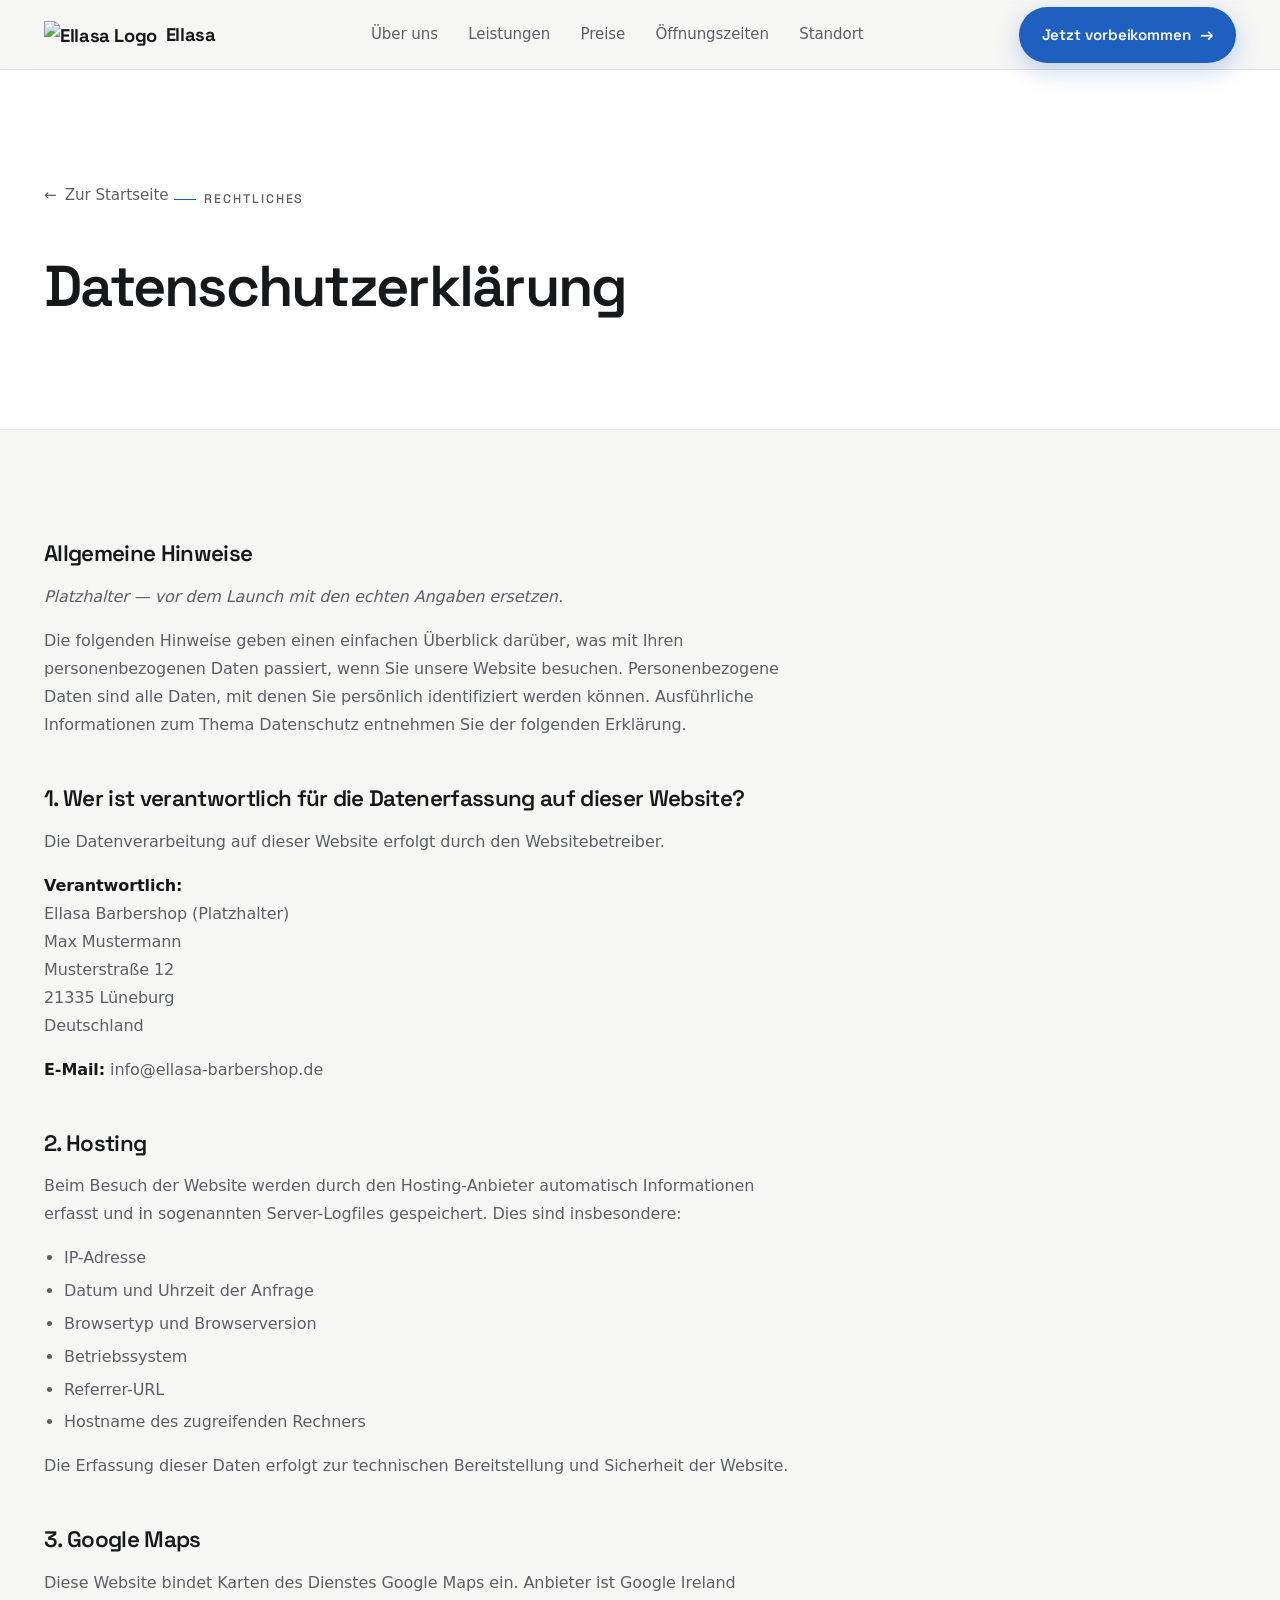
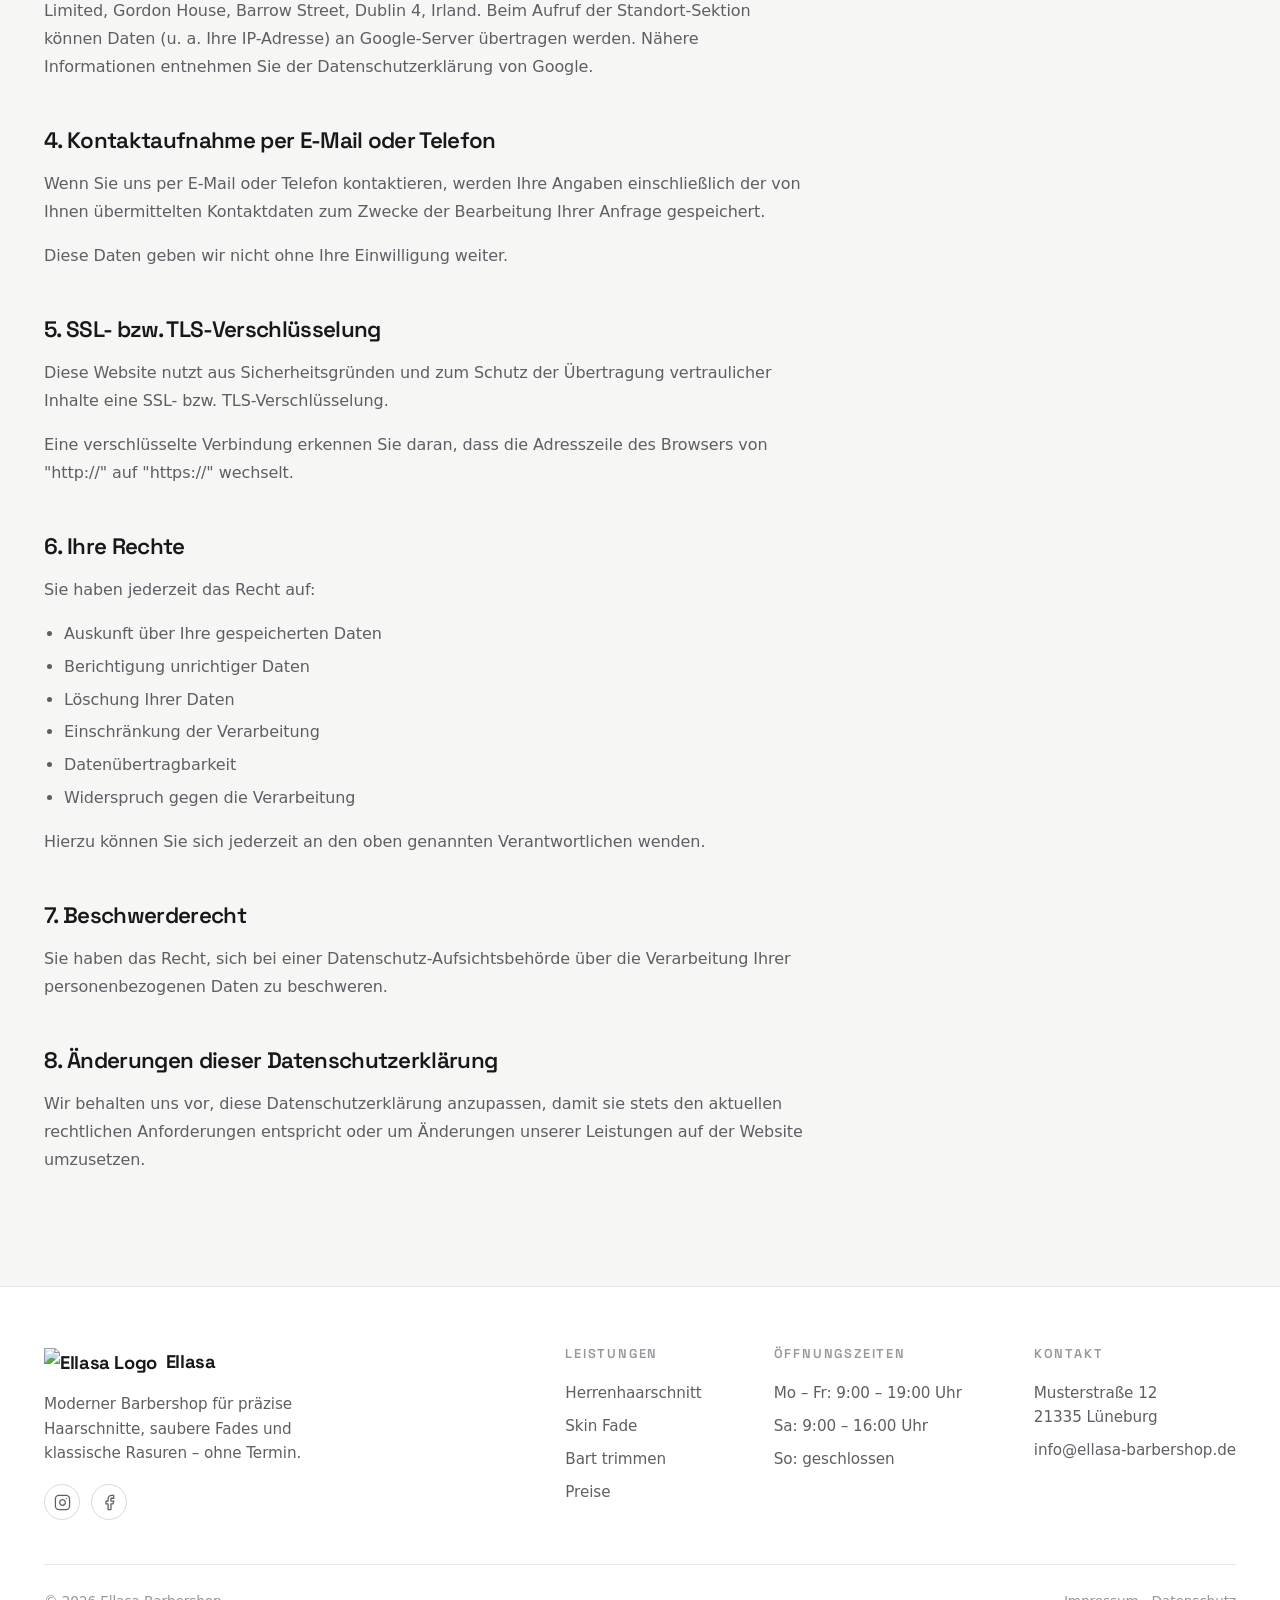
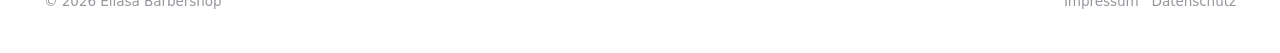
==== datenschutz.html @ fc869208 "Add files via upload" ====
<!doctype html>
<html lang="de">
<head>
<meta charset="utf-8" />
<meta name="viewport" content="width=device-width, initial-scale=1" />
<title>Datenschutz | Ellasa Barbershop</title>
<meta name="description" content="Datenschutzerklärung von Ellasa Barbershop: welche Daten wir erheben und wie wir sie verarbeiten." />
<meta name="robots" content="noindex, nofollow" />
<link rel="preconnect" href="https://fonts.googleapis.com" />
<link rel="preconnect" href="https://fonts.gstatic.com" crossorigin />
<link href="https://fonts.googleapis.com/css2?family=Space+Grotesk:wght@400;500;600;700&display=swap" rel="stylesheet" />
<link rel="stylesheet" href="styles.css" />
</head>
<body>

<header class="nav" id="nav">
  <div class="wrap">
    <a href="index.html" class="brand">
      <img class="brand-logo" src="assets/logo.svg" alt="Ellasa Logo" />
      <span>Ellasa</span>
    </a>
    <nav class="nav-links" id="nav-links">
      <a href="index.html#ueber">Über uns</a>
      <a href="index.html#leistungen">Leistungen</a>
      <a href="index.html#preise">Preise</a>
      <a href="index.html#oeffnungszeiten">Öffnungszeiten</a>
      <a href="index.html#standort">Standort</a>
    </nav>
    <div class="nav-cta">
      <a href="index.html#top" class="btn btn-primary" data-magnetic><span>Jetzt vorbeikommen</span> <span class="btn-arrow">&rarr;</span></a>
      <button class="nav-toggle" id="nav-toggle" aria-expanded="false" aria-controls="nav-links" aria-label="Menü öffnen">
        <svg class="icon-menu" viewBox="0 0 24 24" fill="none" stroke="currentColor" stroke-width="2" stroke-linecap="round" stroke-linejoin="round" aria-hidden="true"><line x1="4" y1="6" x2="20" y2="6"/><line x1="4" y1="12" x2="20" y2="12"/><line x1="4" y1="18" x2="20" y2="18"/></svg>
        <svg class="icon-x" viewBox="0 0 24 24" fill="none" stroke="currentColor" stroke-width="2" stroke-linecap="round" stroke-linejoin="round" aria-hidden="true"><line x1="18" y1="6" x2="6" y2="18"/><line x1="6" y1="6" x2="18" y2="18"/></svg>
      </button>
    </div>
  </div>
</header>

<!-- PAGE HERO -->
<section class="page-hero">
  <div class="wrap">
    <a href="index.html" class="back-link"><span aria-hidden="true">&larr;</span> Zur Startseite</a>
    <span class="eyebrow">Rechtliches</span>
    <h1>Datenschutzerklärung</h1>
  </div>
</section>

<!-- LEGAL CONTENT (Platzhalter — vor dem Launch mit echten Angaben ersetzen) -->
<section>
  <div class="wrap">
    <div class="legal-wrap">

      <div class="legal-block reveal">
        <h2>Allgemeine Hinweise</h2>
        <p><em>Platzhalter — vor dem Launch mit den echten Angaben ersetzen.</em></p>
        <p>Die folgenden Hinweise geben einen einfachen Überblick darüber, was mit Ihren personenbezogenen Daten passiert, wenn Sie unsere Website besuchen. Personenbezogene Daten sind alle Daten, mit denen Sie persönlich identifiziert werden können. Ausführliche Informationen zum Thema Datenschutz entnehmen Sie der folgenden Erklärung.</p>
      </div>

      <div class="legal-block reveal">
        <h2>1. Wer ist verantwortlich für die Datenerfassung auf dieser Website?</h2>
        <p>Die Datenverarbeitung auf dieser Website erfolgt durch den Websitebetreiber.</p>
        <p>
          <strong>Verantwortlich:</strong><br />
          Ellasa Barbershop (Platzhalter)<br />
          Max Mustermann<br />
          Musterstraße 12<br />
          21335 Lüneburg<br />
          Deutschland
        </p>
        <p><strong>E-Mail:</strong> info@ellasa-barbershop.de</p>
      </div>

      <div class="legal-block reveal">
        <h2>2. Hosting</h2>
        <p>Beim Besuch der Website werden durch den Hosting-Anbieter automatisch Informationen erfasst und in sogenannten Server-Logfiles gespeichert. Dies sind insbesondere:</p>
        <ul>
          <li>IP-Adresse</li>
          <li>Datum und Uhrzeit der Anfrage</li>
          <li>Browsertyp und Browserversion</li>
          <li>Betriebssystem</li>
          <li>Referrer-URL</li>
          <li>Hostname des zugreifenden Rechners</li>
        </ul>
        <p>Die Erfassung dieser Daten erfolgt zur technischen Bereitstellung und Sicherheit der Website.</p>
      </div>

      <div class="legal-block reveal">
        <h2>3. Google Maps</h2>
        <p>Diese Website bindet Karten des Dienstes Google Maps ein. Anbieter ist Google Ireland Limited, Gordon House, Barrow Street, Dublin 4, Irland. Beim Aufruf der Standort-Sektion können Daten (u. a. Ihre IP-Adresse) an Google-Server übertragen werden. Nähere Informationen entnehmen Sie der Datenschutzerklärung von Google.</p>
      </div>

      <div class="legal-block reveal">
        <h2>4. Kontaktaufnahme per E-Mail oder Telefon</h2>
        <p>Wenn Sie uns per E-Mail oder Telefon kontaktieren, werden Ihre Angaben einschließlich der von Ihnen übermittelten Kontaktdaten zum Zwecke der Bearbeitung Ihrer Anfrage gespeichert.</p>
        <p>Diese Daten geben wir nicht ohne Ihre Einwilligung weiter.</p>
      </div>

      <div class="legal-block reveal">
        <h2>5. SSL- bzw. TLS-Verschlüsselung</h2>
        <p>Diese Website nutzt aus Sicherheitsgründen und zum Schutz der Übertragung vertraulicher Inhalte eine SSL- bzw. TLS-Verschlüsselung.</p>
        <p>Eine verschlüsselte Verbindung erkennen Sie daran, dass die Adresszeile des Browsers von "http://" auf "https://" wechselt.</p>
      </div>

      <div class="legal-block reveal">
        <h2>6. Ihre Rechte</h2>
        <p>Sie haben jederzeit das Recht auf:</p>
        <ul>
          <li>Auskunft über Ihre gespeicherten Daten</li>
          <li>Berichtigung unrichtiger Daten</li>
          <li>Löschung Ihrer Daten</li>
          <li>Einschränkung der Verarbeitung</li>
          <li>Datenübertragbarkeit</li>
          <li>Widerspruch gegen die Verarbeitung</li>
        </ul>
        <p>Hierzu können Sie sich jederzeit an den oben genannten Verantwortlichen wenden.</p>
      </div>

      <div class="legal-block reveal">
        <h2>7. Beschwerderecht</h2>
        <p>Sie haben das Recht, sich bei einer Datenschutz-Aufsichtsbehörde über die Verarbeitung Ihrer personenbezogenen Daten zu beschweren.</p>
      </div>

      <div class="legal-block reveal">
        <h2>8. Änderungen dieser Datenschutzerklärung</h2>
        <p>Wir behalten uns vor, diese Datenschutzerklärung anzupassen, damit sie stets den aktuellen rechtlichen Anforderungen entspricht oder um Änderungen unserer Leistungen auf der Website umzusetzen.</p>
      </div>

    </div>
  </div>
</section>

<!-- FOOTER -->
<footer>
  <div class="wrap">
    <div class="foot-top">
      <div class="foot-brand">
        <div class="brand">
          <img class="brand-logo" src="assets/logo.svg" alt="Ellasa Logo" />
          <span>Ellasa</span>
        </div>
        <p>Moderner Barbershop für präzise Haarschnitte, saubere Fades und klassische Rasuren – ohne Termin.</p>
        <div class="foot-social">
          <a href="#" rel="noopener" aria-label="Ellasa auf Instagram"><svg viewBox="0 0 24 24" fill="none" stroke="currentColor" stroke-width="1.8" stroke-linecap="round" stroke-linejoin="round" aria-hidden="true"><rect x="2" y="2" width="20" height="20" rx="5" ry="5"/><path d="M16 11.37A4 4 0 1 1 12.63 8 4 4 0 0 1 16 11.37z"/><line x1="17.5" y1="6.5" x2="17.51" y2="6.5"/></svg></a>
          <a href="#" rel="noopener" aria-label="Ellasa auf Facebook"><svg viewBox="0 0 24 24" fill="none" stroke="currentColor" stroke-width="1.8" stroke-linecap="round" stroke-linejoin="round" aria-hidden="true"><path d="M18 2h-3a5 5 0 0 0-5 5v3H7v4h3v8h4v-8h3l1-4h-4V7a1 1 0 0 1 1-1h3z"/></svg></a>
        </div>
      </div>
      <div class="foot-cols">
        <div class="foot-col">
          <h4>Leistungen</h4>
          <a href="index.html#leistungen">Herrenhaarschnitt</a>
          <a href="index.html#leistungen">Skin Fade</a>
          <a href="index.html#leistungen">Bart trimmen</a>
          <a href="index.html#preise">Preise</a>
        </div>
        <div class="foot-col">
          <h4>Öffnungszeiten</h4>
          <p>Mo – Fr: 9:00 – 19:00 Uhr</p>
          <p>Sa: 9:00 – 16:00 Uhr</p>
          <p>So: geschlossen</p>
        </div>
        <div class="foot-col">
          <h4>Kontakt</h4>
          <p>Musterstraße 12<br>21335 Lüneburg</p>
          <a href="mailto:info@ellasa-barbershop.de">info@ellasa-barbershop.de</a>
        </div>
      </div>
    </div>
    <div class="foot-bottom">
      <span>© 2026 Ellasa Barbershop</span>
      <span><a href="impressum.html">Impressum</a> &nbsp; <a href="datenschutz.html">Datenschutz</a></span>
    </div>
  </div>
</footer>

<script src="app.js"></script>
</body>
</html>
---- styles.css ----
/* ============================================================
   Ellasa — Barbershop
   Design system (forked from the house style used across the sites,
   see bahn-bildung-nord/styles.css).
   Theme: LIGHT page, DARK hero only — every other section is light.
   Accents: TWO — barber-blue is the PRIMARY accent used everywhere
   siblings use their one accent (buttons, links, focus, eyebrow rule).
   barber-red is a SECONDARY, sparing highlight used only at named
   touchpoints (alternating icon-tiles, step numbers, star ratings,
   quote marks) — never as a page-wide recurring color.
   Fonts: Space Grotesk (display) + system sans (body).
   ============================================================ */

:root{
  --bg:          #f6f6f5;   /* light neutral off-white — page body */
  --bg-2:        #ffffff;   /* elevated surface / cards */
  --bg-3:        #eeeeec;   /* tinted light band */
  --ink:         #1c1d1f;   /* anthracite — hero + footer-brand only */
  --text:        #17181a;
  --muted:       #5c5f63;
  --muted-2:     #94979c;
  --line:        rgba(23,24,26,.10);
  --line-2:      rgba(23,24,26,.16);

  --accent:      #1F5FBF;   /* barber-blue — primary accent */
  --accent-hover:#184b96;
  --accent-ink:  #ffffff;

  --accent-2:      #C62828; /* barber-red — secondary, sparing accent */
  --accent-2-hover:#a81f1f;
  --accent-2-ink:  #ffffff;

  --steel:       #2b2d31;   /* deep steel for hero texture */
  --radius:      16px;
  --radius-sm:   10px;
  --maxw:        1240px;
  --ease:        cubic-bezier(.16,1,.3,1);
  --sans:        system-ui, -apple-system, "Segoe UI", Roboto, Helvetica, Arial, sans-serif;
  --display:     "Space Grotesk", var(--sans);
}

*{ box-sizing:border-box; }
html{ scroll-behavior:smooth; -webkit-text-size-adjust:100%; }
body{
  margin:0; background:var(--bg); color:var(--text);
  font-family:var(--sans); font-size:16px; line-height:1.6; letter-spacing:-.005em;
  -webkit-font-smoothing:antialiased; overflow-x:hidden;
}
h1,h2,h3,h4{ font-family:var(--display); font-weight:600; line-height:1.04; letter-spacing:-.03em; margin:0; }
p{ margin:0; }
a{ color:inherit; text-decoration:none; }
img,svg,video,iframe{ display:block; max-width:100%; }
.wrap{ width:100%; max-width:var(--maxw); margin:0 auto; padding:0 24px; }
.muted{ color:var(--muted); }
.accent{ color:var(--accent); }
section[id]{ scroll-margin-top:88px; }

/* ---------- buttons (pill) ---------- */
.btn{
  display:inline-flex; align-items:center; gap:.55rem;
  font-family:var(--display); font-weight:600; font-size:.95rem;
  padding:.85rem 1.4rem; border-radius:999px; border:1px solid transparent; cursor:pointer;
  transition:transform .18s var(--ease), background .2s var(--ease), color .2s var(--ease), border-color .2s var(--ease);
  will-change:transform; white-space:nowrap;
}
.btn:active{ transform:translateY(1px) scale(.985); }
.btn-primary{ background:var(--accent); color:var(--accent-ink); box-shadow:0 8px 24px rgba(31,95,191,.26); }
.btn-primary:hover{ background:var(--accent-hover); }
.btn-ghost{ background:transparent; color:var(--text); border-color:var(--line-2); }
.btn-ghost:hover{ border-color:var(--text); }
.btn-light{ background:rgba(255,255,255,.10); color:#fff; border-color:rgba(255,255,255,.32); backdrop-filter:blur(4px); }
.btn-light:hover{ background:rgba(255,255,255,.18); border-color:#fff; }
.btn-arrow{ font-size:1.1em; transition:transform .2s var(--ease); }
.btn:hover .btn-arrow{ transform:translateX(3px); }

/* ---------- eyebrow ---------- */
.eyebrow{
  display:inline-flex; align-items:center; gap:.5rem;
  font-family:var(--display); font-size:.78rem; font-weight:500;
  letter-spacing:.16em; text-transform:uppercase; color:var(--muted);
}
.eyebrow::before{ content:""; width:22px; height:1px; background:var(--accent); }
.eyebrow.on-dark{ color:rgba(255,255,255,.82); }

/* ---------- walk-in badge (recurring differentiator) ---------- */
.badge-walkin{
  display:inline-flex; align-items:center; gap:.55rem;
  background:rgba(255,255,255,.10); border:1px solid rgba(255,255,255,.32);
  backdrop-filter:blur(6px); -webkit-backdrop-filter:blur(6px);
  color:#fff; padding:.55rem 1.05rem 0.55rem .8rem; border-radius:999px;
  font-family:var(--display); font-weight:600; font-size:.85rem;
}
.badge-walkin svg{ width:17px; height:17px; color:var(--accent-2); flex:0 0 auto; }
.badge-walkin.on-light{
  background:var(--bg-2); border-color:var(--line-2); color:var(--text);
  box-shadow:0 8px 20px rgba(20,24,28,.06);
}
.badge-walkin.on-light svg{ color:var(--accent); }

/* ---------- callout (the "kein Termin nötig" box, reused on light + dark) ---------- */
.callout{
  border-radius:calc(var(--radius) + 4px);
  padding:26px 30px; display:flex; gap:16px; align-items:flex-start;
}
.callout svg{ width:26px; height:26px; flex:0 0 auto; margin-top:2px; }
.callout p{ font-size:1.02rem; line-height:1.6; }
.callout-dark{
  background:rgba(255,255,255,.08); border:1px solid rgba(255,255,255,.22);
  backdrop-filter:blur(8px); -webkit-backdrop-filter:blur(8px); color:#fff;
}
.callout-dark svg{ color:var(--accent-2); }
.callout-dark p{ color:rgba(255,255,255,.9); }
.callout-light{
  background:var(--bg-2); border:1px solid var(--line-2);
  box-shadow:0 14px 34px rgba(20,24,28,.06);
}
.callout-light svg{ color:var(--accent); }
.callout-light p{ color:var(--text); }
.callout-light strong{ font-weight:600; }

/* ---------- nav ---------- */
header.nav{
  position:sticky; top:0; z-index:50; height:70px; display:flex; align-items:center;
  background:rgba(246,246,245,.82);
  backdrop-filter:blur(14px) saturate(140%); -webkit-backdrop-filter:blur(14px) saturate(140%);
  border-bottom:1px solid var(--line);
}
.nav .wrap{ display:flex; align-items:center; justify-content:space-between; gap:1.5rem; position:relative; }
.brand{ font-family:var(--display); font-weight:700; font-size:1.15rem; letter-spacing:-.02em; display:flex; align-items:center; gap:.55rem; }
.brand-logo{ height:28px; width:auto; flex:0 0 auto; display:block; }
.nav-links{ display:flex; align-items:center; gap:1.9rem; }
.nav-links a{ font-size:.94rem; color:var(--muted); transition:color .2s var(--ease); }
.nav-links a:hover{ color:var(--text); }
.nav-cta{ display:flex; align-items:center; gap:.8rem; }
.nav-toggle{
  display:none; background:none; border:none; cursor:pointer; padding:8px;
  color:var(--text); border-radius:var(--radius-sm);
}
.nav-toggle:hover{ background:var(--bg-3); }
.nav-toggle svg{ width:24px; height:24px; }
.nav-toggle .icon-x{ display:none; }
#nav.nav-open .nav-toggle .icon-menu{ display:none; }
#nav.nav-open .nav-toggle .icon-x{ display:block; }

/* ---------- hero (static, simple parallax drift — not pinned) ---------- */
.hero{
  position:relative; min-height:94vh; display:flex; align-items:center;
  overflow:hidden; background:var(--ink);
}
/* placeholder: replace assets/hero-barber.svg with a real photo, or swap this background-image for an <img> */
.hero-media{
  position:absolute; inset:-8%; z-index:1; will-change:transform;
  background:var(--steel) url("assets/hero-barber.svg") center/cover no-repeat;
}
.hero-scrim{
  position:absolute; inset:0; z-index:2; pointer-events:none;
  background:linear-gradient(180deg, rgba(8,8,9,.58) 0%, rgba(8,8,9,.34) 40%, rgba(8,8,9,.84) 100%);
}
.hero-content{ position:relative; z-index:5; max-width:680px; padding:150px 24px 100px; color:#fff; }
.hero-content .eyebrow{ margin-bottom:1rem; }
.hero-badges{ display:flex; flex-wrap:wrap; gap:.8rem; margin-bottom:1.4rem; }
.hero h1{ font-size:clamp(2.6rem,6vw,4.6rem); margin-top:.4rem; }
.hero-sub{ font-size:clamp(1.05rem,1.6vw,1.2rem); color:rgba(255,255,255,.86); margin-top:1.3rem; max-width:52ch; }
.hero-actions{ display:flex; gap:1rem; align-items:center; margin-top:2.1rem; flex-wrap:wrap; }
.hero .callout{ margin-top:2.4rem; max-width:540px; }
.hero-scrollcue{
  position:absolute; left:50%; bottom:26px; transform:translateX(-50%); z-index:5;
  color:rgba(255,255,255,.6); font-size:.72rem; letter-spacing:.18em; text-transform:uppercase;
  display:flex; flex-direction:column; align-items:center; gap:.5rem; font-family:var(--display);
}
.hero-scrollcue span{ width:1px; height:32px; background:linear-gradient(rgba(255,255,255,.7),transparent); }

/* ---------- section shell ---------- */
section:not(.hero){ padding:112px 0; }
.sec-head{ max-width:62ch; margin-bottom:56px; }
.sec-head.center{ margin-left:auto; margin-right:auto; text-align:center; }
.sec-head h2{ font-size:clamp(2rem,4vw,3.1rem); margin-top:1rem; }
.sec-head p{ color:var(--muted); margin-top:1.1rem; font-size:1.08rem; }
.intro-narrow{ max-width:66ch; }
.intro-narrow p{ color:var(--muted); font-size:1.08rem; margin-top:1.2rem; }
.intro-narrow p + p{ margin-top:1rem; }

/* ---------- leistungen (service cards) ---------- */
.services-grid{ display:grid; grid-template-columns:repeat(3,1fr); gap:24px; }
.service-card{
  display:flex; flex-direction:column; background:var(--bg-2);
  border:1px solid var(--line); border-radius:var(--radius); padding:32px 28px;
  transition:transform .25s var(--ease), box-shadow .25s var(--ease);
}
.service-card:hover{ transform:translateY(-4px); box-shadow:0 22px 46px rgba(20,24,28,.08); }
.icon-tile{
  width:52px; height:52px; border-radius:14px; color:#fff;
  display:flex; align-items:center; justify-content:center; margin-bottom:20px;
}
.icon-tile svg{ width:25px; height:25px; }
.icon-tile.tile-blue{ background:var(--accent); }
.icon-tile.tile-red{ background:var(--accent-2); }
.icon-tile.tile-ink{ background:var(--ink); }
.service-card h3{ font-size:1.32rem; margin:0 0 .7rem; }
.service-card p{ color:var(--muted); font-size:.98rem; flex:1 0 auto; }

/* ---------- preise ---------- */
.price-list{ background:var(--bg-2); border:1px solid var(--line); border-radius:var(--radius); padding:8px 36px; max-width:720px; }
.price-row{ display:flex; align-items:baseline; gap:14px; padding:20px 0; border-bottom:1px solid var(--line); }
.price-row:last-child{ border-bottom:none; }
.price-name{ font-family:var(--display); font-weight:600; font-size:1.06rem; white-space:nowrap; }
.price-name small{ display:block; color:var(--muted); font-family:var(--sans); font-weight:400; font-size:.85rem; margin-top:3px; white-space:normal; }
.price-fill{ flex:1; border-bottom:2px dotted var(--line-2); transform:translateY(-7px); min-width:24px; }
.price-amount{ font-family:var(--display); font-weight:700; font-size:1.18rem; color:var(--accent); white-space:nowrap; }

/* ---------- galerie ---------- */
.gallery-grid{ display:grid; grid-template-columns:repeat(4,1fr); grid-auto-rows:190px; gap:16px; }
.gallery-item{
  width:100%; height:100%; object-fit:cover; border-radius:var(--radius);
  border:1px solid var(--line); transition:transform .35s var(--ease);
}
.gallery-item:hover{ transform:scale(1.02); }
.gallery-grid .gallery-item:nth-child(1),
.gallery-grid .gallery-item:nth-child(6){ grid-row:span 2; }

/* ---------- warum ellasa (light tinted band) ---------- */
.band-light{ background:var(--bg-3); }
.benefit-grid{ display:grid; grid-template-columns:repeat(3,1fr); gap:30px 34px; }
.benefit{ display:flex; gap:14px; align-items:flex-start; }
.benefit .tick{
  flex:0 0 auto; width:26px; height:26px; border-radius:999px; margin-top:2px;
  background:var(--accent); color:#fff; display:flex; align-items:center; justify-content:center;
}
.benefit:nth-child(3n+2) .tick{ background:var(--accent-2); }
.benefit .tick svg{ width:15px; height:15px; }
.benefit b{ display:block; font-family:var(--display); font-weight:600; font-size:1.03rem; }
.benefit span{ color:var(--muted); font-size:.95rem; }

/* ---------- so funktioniert's ---------- */
.steps-grid{ display:grid; grid-template-columns:repeat(3,1fr); gap:24px; }
.step{
  background:var(--bg-2); border:1px solid var(--line); border-radius:var(--radius);
  padding:34px 28px; text-align:center;
}
.step-num{
  width:46px; height:46px; border-radius:999px; margin:0 auto 18px;
  display:flex; align-items:center; justify-content:center;
  font-family:var(--display); font-weight:700; font-size:1.15rem; color:#fff;
}
.step:nth-child(1) .step-num{ background:var(--accent); }
.step:nth-child(2) .step-num{ background:var(--accent-2); }
.step:nth-child(3) .step-num{ background:var(--ink); }
.step h3{ font-size:1.22rem; margin-bottom:.6rem; }
.step p{ color:var(--muted); font-size:.95rem; }
.steps-note{ text-align:center; color:var(--muted); margin-top:40px; font-size:1rem; }
.steps-note strong{ color:var(--text); }

/* ---------- bewertungen ---------- */
.testimonial-grid{ display:grid; grid-template-columns:repeat(3,1fr); gap:24px; }
.testimonial-card{
  background:var(--bg-2); border:1px solid var(--line); border-radius:var(--radius);
  padding:30px 26px; display:flex; flex-direction:column; gap:14px;
}
.testimonial-card .quote-mark{ width:26px; height:26px; color:var(--accent-2); }
.testimonial-card .stars{ display:flex; gap:3px; color:var(--accent-2); }
.testimonial-card .stars svg{ width:15px; height:15px; fill:currentColor; stroke:none; }
.testimonial-card p.quote{ color:var(--text); font-size:.98rem; line-height:1.65; flex:1; }
.testimonial-author{ display:flex; align-items:center; gap:12px; }
.testimonial-author .avatar{
  width:40px; height:40px; border-radius:999px; background:var(--ink); color:#fff;
  display:flex; align-items:center; justify-content:center; font-family:var(--display); font-weight:700; font-size:.88rem; flex:0 0 auto;
}
.testimonial-author b{ display:block; font-family:var(--display); font-weight:600; font-size:.93rem; }
.testimonial-author span{ color:var(--muted-2); font-size:.8rem; }

/* ---------- öffnungszeiten ---------- */
.hours-layout{ display:grid; grid-template-columns:1.05fr .95fr; gap:56px; align-items:start; }
.hours-table{ width:100%; border-collapse:collapse; background:var(--bg-2); border:1px solid var(--line); border-radius:var(--radius); overflow:hidden; }
.hours-table tr{ border-bottom:1px solid var(--line); }
.hours-table tr:last-child{ border-bottom:none; }
.hours-table td{ padding:18px 28px; font-family:var(--display); font-size:1.04rem; }
.hours-table td:first-child{ font-weight:600; }
.hours-table td:last-child{ text-align:right; color:var(--muted); }

/* ---------- standort ---------- */
.location-layout{ display:grid; grid-template-columns:1fr 1.3fr; gap:56px; align-items:start; }
.location-info{ display:grid; gap:20px; }
.location-info .row{ display:flex; gap:14px; align-items:flex-start; }
.location-info svg{ width:22px; height:22px; color:var(--accent); flex:0 0 auto; margin-top:2px; }
.location-info b{ display:block; font-family:var(--display); font-weight:600; }
.location-info span{ color:var(--muted); font-size:.95rem; }
.map-embed{ border-radius:var(--radius); overflow:hidden; border:1px solid var(--line); aspect-ratio:4/3; background:var(--bg-3); }
.map-embed iframe{ width:100%; height:100%; border:0; display:block; }

/* ---------- footer ---------- */
footer{ border-top:1px solid var(--line); padding:60px 0 40px; background:var(--bg-2); }
.foot-top{ display:flex; justify-content:space-between; gap:40px; flex-wrap:wrap; margin-bottom:44px; }
.foot-brand{ max-width:32ch; }
.foot-brand .brand{ color:var(--text); }
.foot-brand p{ color:var(--muted); margin-top:1rem; font-size:.95rem; }
.foot-social{ display:flex; gap:.7rem; margin-top:1.2rem; }
.foot-social a{
  width:36px; height:36px; border-radius:999px; border:1px solid var(--line-2);
  display:flex; align-items:center; justify-content:center; color:var(--muted); transition:all .2s var(--ease);
}
.foot-social a:hover{ color:var(--accent-ink); background:var(--accent); border-color:var(--accent); }
.foot-social svg{ width:17px; height:17px; }
.foot-cols{ display:flex; gap:72px; flex-wrap:wrap; }
.foot-col h4{ font-size:.8rem; text-transform:uppercase; letter-spacing:.14em; color:var(--muted-2); font-family:var(--display); font-weight:600; margin-bottom:1rem; }
.foot-col a,.foot-col p{ display:block; color:var(--muted); font-size:.95rem; padding:.28rem 0; transition:color .2s var(--ease); }
.foot-col a:hover{ color:var(--text); }
.foot-bottom{ display:flex; justify-content:space-between; gap:20px; flex-wrap:wrap; padding-top:26px; border-top:1px solid var(--line); color:var(--muted-2); font-size:.85rem; }
.foot-bottom a{ transition:color .2s var(--ease); }
.foot-bottom a:hover{ color:var(--text); }

/* ---------- legal pages (Impressum, Datenschutz) ---------- */
.page-hero{ position:relative; padding:72px 0 40px; background:var(--bg-2); border-bottom:1px solid var(--line); }
.back-link{ display:inline-flex; align-items:center; gap:.5rem; color:var(--muted); font-size:.95rem; margin-bottom:2rem; transition:color .2s var(--ease); }
.back-link:hover{ color:var(--text); }
.page-hero h1{ font-size:clamp(2.4rem,6vw,3.6rem); margin:1.1rem 0 0; }
.legal-wrap{ max-width:760px; }
.legal-wrap h2{ font-size:1.4rem; margin:0 0 1.1rem; }
.legal-block{ margin-bottom:3rem; }
.legal-block:last-child{ margin-bottom:0; }
.legal-wrap p{ color:var(--muted); font-size:1rem; line-height:1.75; margin-bottom:1rem; }
.legal-wrap p:last-child{ margin-bottom:0; }
.legal-wrap ul{ margin:0 0 1rem; padding-left:1.25rem; color:var(--muted); line-height:1.75; }
.legal-wrap li{ margin-bottom:.3rem; }
.legal-wrap strong{ color:var(--text); font-weight:600; }

/* ---------- scroll reveal ---------- */
.reveal{ opacity:0; transform:translateY(26px); transition:opacity .7s var(--ease), transform .7s var(--ease); }
.reveal.in{ opacity:1; transform:none; }

/* ---------- responsive ---------- */
@media (max-width:960px){
  .nav-links{
    display:none; position:absolute; top:70px; left:0; right:0;
    flex-direction:column; align-items:flex-start; gap:.2rem;
    background:var(--bg-2); border-bottom:1px solid var(--line);
    padding:14px 24px 20px; box-shadow:0 16px 32px rgba(20,24,28,.10);
  }
  .nav-links a{ padding:.6rem 0; width:100%; }
  #nav.nav-open .nav-links{ display:flex; }
  .nav-toggle{ display:inline-flex; }

  .services-grid{ grid-template-columns:1fr 1fr; }
  .benefit-grid{ grid-template-columns:1fr 1fr; }
  .steps-grid{ grid-template-columns:1fr; }
  .testimonial-grid{ grid-template-columns:1fr; }
  .gallery-grid{ grid-template-columns:1fr 1fr; }
  .hours-layout{ grid-template-columns:1fr; gap:36px; }
  .location-layout{ grid-template-columns:1fr; gap:36px; }
}
@media (max-width:560px){
  .wrap{ padding:0 18px; }
  section:not(.hero){ padding:78px 0; }
  .hero{ min-height:88vh; }
  .hero-content{ padding:130px 20px 72px; }
  .services-grid{ grid-template-columns:1fr; }
  .benefit-grid{ grid-template-columns:1fr; }
  .gallery-grid{ grid-template-columns:1fr 1fr; grid-auto-rows:150px; }
  .price-list{ padding:6px 22px; }
  .brand span{ white-space:nowrap; }
  .nav-cta .btn{ padding:.68rem 1.05rem; font-size:.86rem; }
  .nav-cta .btn span:not(.btn-arrow){ display:none; }
}

/* ---------- reduced motion ---------- */
@media (prefers-reduced-motion:reduce){
  *{ transition-duration:.001ms !important; scroll-behavior:auto !important; }
  .reveal{ opacity:1; transform:none; }
  .hero-media{ transform:none !important; }
}
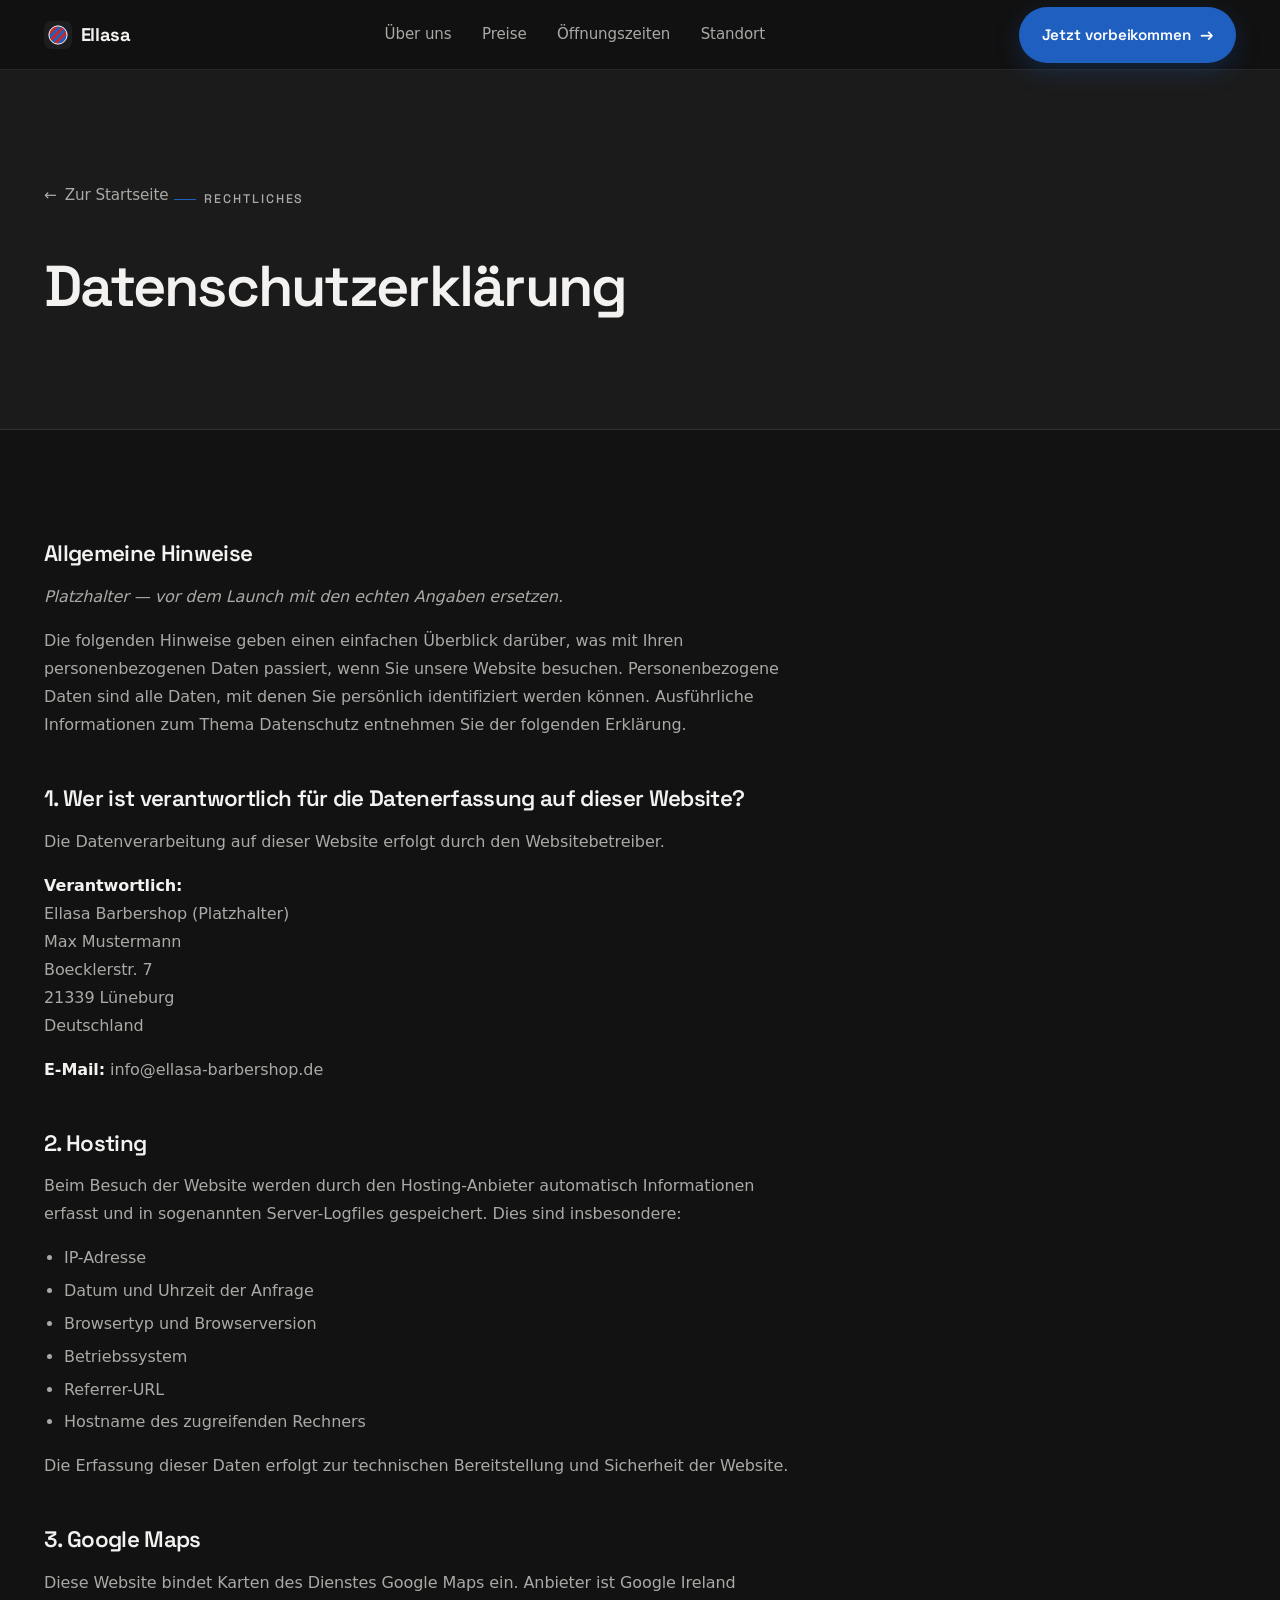
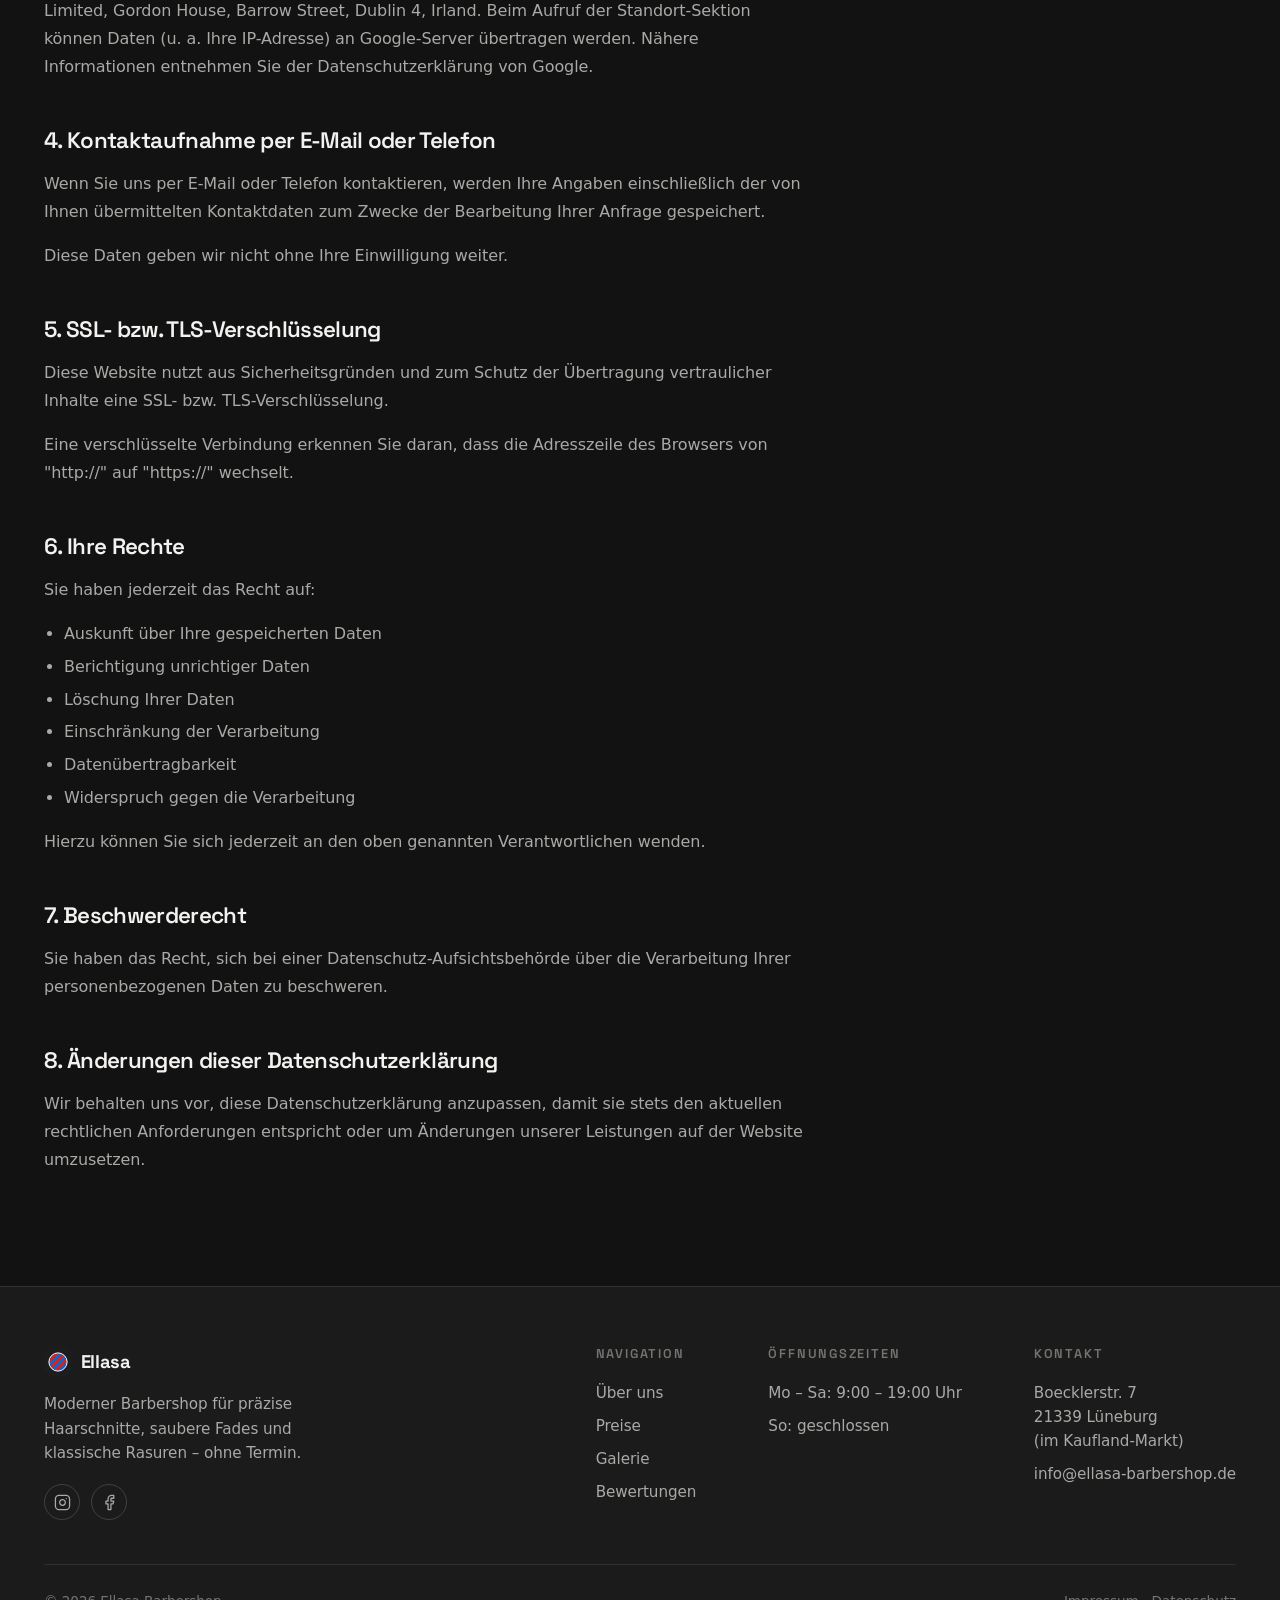
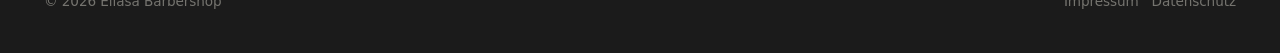
==== commit daa1f8e0: "Add files via upload" ====
--- a/datenschutz.html
+++ b/datenschutz.html
@@ -21,7 +21,6 @@
     </a>
     <nav class="nav-links" id="nav-links">
       <a href="index.html#ueber">Über uns</a>
-      <a href="index.html#leistungen">Leistungen</a>
       <a href="index.html#preise">Preise</a>
       <a href="index.html#oeffnungszeiten">Öffnungszeiten</a>
       <a href="index.html#standort">Standort</a>
@@ -63,8 +62,8 @@
           <strong>Verantwortlich:</strong><br />
           Ellasa Barbershop (Platzhalter)<br />
           Max Mustermann<br />
-          Musterstraße 12<br />
-          21335 Lüneburg<br />
+          Boecklerstr. 7<br />
+          21339 Lüneburg<br />
           Deutschland
         </p>
         <p><strong>E-Mail:</strong> info@ellasa-barbershop.de</p>
@@ -146,21 +145,20 @@
       </div>
       <div class="foot-cols">
         <div class="foot-col">
-          <h4>Leistungen</h4>
-          <a href="index.html#leistungen">Herrenhaarschnitt</a>
-          <a href="index.html#leistungen">Skin Fade</a>
-          <a href="index.html#leistungen">Bart trimmen</a>
+          <h4>Navigation</h4>
+          <a href="index.html#ueber">Über uns</a>
           <a href="index.html#preise">Preise</a>
+          <a href="index.html#galerie">Galerie</a>
+          <a href="index.html#bewertungen">Bewertungen</a>
         </div>
         <div class="foot-col">
           <h4>Öffnungszeiten</h4>
-          <p>Mo – Fr: 9:00 – 19:00 Uhr</p>
-          <p>Sa: 9:00 – 16:00 Uhr</p>
+          <p>Mo – Sa: 9:00 – 19:00 Uhr</p>
           <p>So: geschlossen</p>
         </div>
         <div class="foot-col">
           <h4>Kontakt</h4>
-          <p>Musterstraße 12<br>21335 Lüneburg</p>
+          <p>Boecklerstr. 7<br>21339 Lüneburg<br>(im Kaufland-Markt)</p>
           <a href="mailto:info@ellasa-barbershop.de">info@ellasa-barbershop.de</a>
         </div>
       </div>
--- a/styles.css
+++ b/styles.css
@@ -2,7 +2,10 @@
    Ellasa — Barbershop
    Design system (forked from the house style used across the sites,
    see bahn-bildung-nord/styles.css).
-   Theme: LIGHT page, DARK hero only — every other section is light.
+   Theme: DARK throughout — small, grounded neighbourhood barbershop
+   feel rather than a light corporate look. The hero's photo-texture
+   background and the rest of the page now share the same dark base,
+   with cards one step lighter for layering.
    Accents: TWO — barber-blue is the PRIMARY accent used everywhere
    siblings use their one accent (buttons, links, focus, eyebrow rule).
    barber-red is a SECONDARY, sparing highlight used only at named
@@ -12,22 +15,22 @@
    ============================================================ */
 
 :root{
-  --bg:          #f6f6f5;   /* light neutral off-white — page body */
-  --bg-2:        #ffffff;   /* elevated surface / cards */
-  --bg-3:        #eeeeec;   /* tinted light band */
-  --ink:         #1c1d1f;   /* anthracite — hero + footer-brand only */
-  --text:        #17181a;
-  --muted:       #5c5f63;
-  --muted-2:     #94979c;
-  --line:        rgba(23,24,26,.10);
-  --line-2:      rgba(23,24,26,.16);
+  --bg:          #121212;   /* near-black — page body */
+  --bg-2:        #1b1b1b;   /* elevated surface / cards */
+  --bg-3:        #232323;   /* tinted band, one step up from bg-2 */
+  --ink:         #2e2e2e;   /* dark neutral block, for tiles/avatars on cards */
+  --text:        #f3f2f0;
+  --muted:       #a9a9a6;
+  --muted-2:     #75746f;
+  --line:        rgba(255,255,255,.09);
+  --line-2:      rgba(255,255,255,.16);
 
   --accent:      #1F5FBF;   /* barber-blue — primary accent */
-  --accent-hover:#184b96;
+  --accent-hover:#3572cc;
   --accent-ink:  #ffffff;
 
   --accent-2:      #C62828; /* barber-red — secondary, sparing accent */
-  --accent-2-hover:#a81f1f;
+  --accent-2-hover:#d94040;
   --accent-2-ink:  #ffffff;
 
   --steel:       #2b2d31;   /* deep steel for hero texture */
@@ -93,7 +96,7 @@
 .badge-walkin svg{ width:17px; height:17px; color:var(--accent-2); flex:0 0 auto; }
 .badge-walkin.on-light{
   background:var(--bg-2); border-color:var(--line-2); color:var(--text);
-  box-shadow:0 8px 20px rgba(20,24,28,.06);
+  box-shadow:0 8px 20px rgba(0,0,0,.35);
 }
 .badge-walkin.on-light svg{ color:var(--accent); }
 
@@ -112,7 +115,7 @@
 .callout-dark p{ color:rgba(255,255,255,.9); }
 .callout-light{
   background:var(--bg-2); border:1px solid var(--line-2);
-  box-shadow:0 14px 34px rgba(20,24,28,.06);
+  box-shadow:0 14px 34px rgba(0,0,0,.35);
 }
 .callout-light svg{ color:var(--accent); }
 .callout-light p{ color:var(--text); }
@@ -121,7 +124,7 @@
 /* ---------- nav ---------- */
 header.nav{
   position:sticky; top:0; z-index:50; height:70px; display:flex; align-items:center;
-  background:rgba(246,246,245,.82);
+  background:rgba(18,18,18,.82);
   backdrop-filter:blur(14px) saturate(140%); -webkit-backdrop-filter:blur(14px) saturate(140%);
   border-bottom:1px solid var(--line);
 }
@@ -142,21 +145,37 @@
 #nav.nav-open .nav-toggle .icon-menu{ display:none; }
 #nav.nav-open .nav-toggle .icon-x{ display:block; }
 
-/* ---------- hero (static, simple parallax drift — not pinned) ---------- */
-.hero{
-  position:relative; min-height:94vh; display:flex; align-items:center;
-  overflow:hidden; background:var(--ink);
-}
-/* placeholder: replace assets/hero-barber.svg with a real photo, or swap this background-image for an <img> */
+/* ---------- hero (sticky scroll-scrubbed product video) ----------
+   Extra tall so the sticky stage stays pinned while the scroll position
+   drives the video's currentTime — "scrolling plays the video". */
+.hero{ position:relative; height:210vh; min-height:1500px; }
+.hero-stage{
+  position:sticky; top:0; height:100vh; overflow:hidden;
+  background:var(--ink); display:flex; align-items:center;
+}
+/* placeholder background, shown until the video has loaded (see poster attr too) */
 .hero-media{
-  position:absolute; inset:-8%; z-index:1; will-change:transform;
+  position:absolute; inset:-4%; z-index:1;
   background:var(--steel) url("assets/hero-barber.svg") center/cover no-repeat;
 }
+.hero-media video{
+  position:absolute; inset:0; width:100%; height:100%; object-fit:cover;
+}
+/* Covers the small "Veo" AI-generation watermark burned into the bottom-right
+   corner of the source clip — same masking technique as wn-webting's video
+   hero, just tuned to Ellasa's dark palette instead of a light one. */
+.hero-watermark-mask{
+  position:absolute; right:0; bottom:0; z-index:2; pointer-events:none;
+  width:min(26%, 280px); height:min(22%, 200px);
+  min-width:140px; min-height:100px;
+  background:radial-gradient(circle at 100% 100%, var(--ink) 0%, var(--ink) 55%, rgba(46,46,46,0) 88%);
+}
 .hero-scrim{
-  position:absolute; inset:0; z-index:2; pointer-events:none;
-  background:linear-gradient(180deg, rgba(8,8,9,.58) 0%, rgba(8,8,9,.34) 40%, rgba(8,8,9,.84) 100%);
-}
-.hero-content{ position:relative; z-index:5; max-width:680px; padding:150px 24px 100px; color:#fff; }
+  position:absolute; inset:0; z-index:3; pointer-events:none;
+  background:linear-gradient(180deg, rgba(8,8,9,.58) 0%, rgba(8,8,9,.30) 40%, rgba(8,8,9,.84) 100%);
+}
+.hero-scrim-2{ position:absolute; inset:0; z-index:3; pointer-events:none; background:#0a0a0a; opacity:0; will-change:opacity; }
+.hero-content{ position:relative; z-index:5; max-width:680px; padding:0 24px; color:#fff; will-change:transform,opacity; }
 .hero-content .eyebrow{ margin-bottom:1rem; }
 .hero-badges{ display:flex; flex-wrap:wrap; gap:.8rem; margin-bottom:1.4rem; }
 .hero h1{ font-size:clamp(2.6rem,6vw,4.6rem); margin-top:.4rem; }
@@ -180,25 +199,6 @@
 .intro-narrow p{ color:var(--muted); font-size:1.08rem; margin-top:1.2rem; }
 .intro-narrow p + p{ margin-top:1rem; }
 
-/* ---------- leistungen (service cards) ---------- */
-.services-grid{ display:grid; grid-template-columns:repeat(3,1fr); gap:24px; }
-.service-card{
-  display:flex; flex-direction:column; background:var(--bg-2);
-  border:1px solid var(--line); border-radius:var(--radius); padding:32px 28px;
-  transition:transform .25s var(--ease), box-shadow .25s var(--ease);
-}
-.service-card:hover{ transform:translateY(-4px); box-shadow:0 22px 46px rgba(20,24,28,.08); }
-.icon-tile{
-  width:52px; height:52px; border-radius:14px; color:#fff;
-  display:flex; align-items:center; justify-content:center; margin-bottom:20px;
-}
-.icon-tile svg{ width:25px; height:25px; }
-.icon-tile.tile-blue{ background:var(--accent); }
-.icon-tile.tile-red{ background:var(--accent-2); }
-.icon-tile.tile-ink{ background:var(--ink); }
-.service-card h3{ font-size:1.32rem; margin:0 0 .7rem; }
-.service-card p{ color:var(--muted); font-size:.98rem; flex:1 0 auto; }
-
 /* ---------- preise ---------- */
 .price-list{ background:var(--bg-2); border:1px solid var(--line); border-radius:var(--radius); padding:8px 36px; max-width:720px; }
 .price-row{ display:flex; align-items:baseline; gap:14px; padding:20px 0; border-bottom:1px solid var(--line); }
@@ -217,38 +217,6 @@
 .gallery-item:hover{ transform:scale(1.02); }
 .gallery-grid .gallery-item:nth-child(1),
 .gallery-grid .gallery-item:nth-child(6){ grid-row:span 2; }
-
-/* ---------- warum ellasa (light tinted band) ---------- */
-.band-light{ background:var(--bg-3); }
-.benefit-grid{ display:grid; grid-template-columns:repeat(3,1fr); gap:30px 34px; }
-.benefit{ display:flex; gap:14px; align-items:flex-start; }
-.benefit .tick{
-  flex:0 0 auto; width:26px; height:26px; border-radius:999px; margin-top:2px;
-  background:var(--accent); color:#fff; display:flex; align-items:center; justify-content:center;
-}
-.benefit:nth-child(3n+2) .tick{ background:var(--accent-2); }
-.benefit .tick svg{ width:15px; height:15px; }
-.benefit b{ display:block; font-family:var(--display); font-weight:600; font-size:1.03rem; }
-.benefit span{ color:var(--muted); font-size:.95rem; }
-
-/* ---------- so funktioniert's ---------- */
-.steps-grid{ display:grid; grid-template-columns:repeat(3,1fr); gap:24px; }
-.step{
-  background:var(--bg-2); border:1px solid var(--line); border-radius:var(--radius);
-  padding:34px 28px; text-align:center;
-}
-.step-num{
-  width:46px; height:46px; border-radius:999px; margin:0 auto 18px;
-  display:flex; align-items:center; justify-content:center;
-  font-family:var(--display); font-weight:700; font-size:1.15rem; color:#fff;
-}
-.step:nth-child(1) .step-num{ background:var(--accent); }
-.step:nth-child(2) .step-num{ background:var(--accent-2); }
-.step:nth-child(3) .step-num{ background:var(--ink); }
-.step h3{ font-size:1.22rem; margin-bottom:.6rem; }
-.step p{ color:var(--muted); font-size:.95rem; }
-.steps-note{ text-align:center; color:var(--muted); margin-top:40px; font-size:1rem; }
-.steps-note strong{ color:var(--text); }
 
 /* ---------- bewertungen ---------- */
 .testimonial-grid{ display:grid; grid-template-columns:repeat(3,1fr); gap:24px; }
@@ -333,15 +301,12 @@
     display:none; position:absolute; top:70px; left:0; right:0;
     flex-direction:column; align-items:flex-start; gap:.2rem;
     background:var(--bg-2); border-bottom:1px solid var(--line);
-    padding:14px 24px 20px; box-shadow:0 16px 32px rgba(20,24,28,.10);
+    padding:14px 24px 20px; box-shadow:0 16px 32px rgba(0,0,0,.5);
   }
   .nav-links a{ padding:.6rem 0; width:100%; }
   #nav.nav-open .nav-links{ display:flex; }
   .nav-toggle{ display:inline-flex; }
 
-  .services-grid{ grid-template-columns:1fr 1fr; }
-  .benefit-grid{ grid-template-columns:1fr 1fr; }
-  .steps-grid{ grid-template-columns:1fr; }
   .testimonial-grid{ grid-template-columns:1fr; }
   .gallery-grid{ grid-template-columns:1fr 1fr; }
   .hours-layout{ grid-template-columns:1fr; gap:36px; }
@@ -350,10 +315,8 @@
 @media (max-width:560px){
   .wrap{ padding:0 18px; }
   section:not(.hero){ padding:78px 0; }
-  .hero{ min-height:88vh; }
-  .hero-content{ padding:130px 20px 72px; }
-  .services-grid{ grid-template-columns:1fr; }
-  .benefit-grid{ grid-template-columns:1fr; }
+  .hero{ height:190vh; min-height:1180px; }
+  .hero-content{ padding:0 20px; }
   .gallery-grid{ grid-template-columns:1fr 1fr; grid-auto-rows:150px; }
   .price-list{ padding:6px 22px; }
   .brand span{ white-space:nowrap; }
@@ -365,5 +328,8 @@
 @media (prefers-reduced-motion:reduce){
   *{ transition-duration:.001ms !important; scroll-behavior:auto !important; }
   .reveal{ opacity:1; transform:none; }
-  .hero-media{ transform:none !important; }
-}
+  .hero{ height:auto; min-height:0; }
+  .hero-stage{ position:relative; }
+  .hero-content,.hero-scrim-2{ transform:none !important; opacity:1 !important; }
+  .hero-scrim-2{ opacity:0 !important; }
+}
